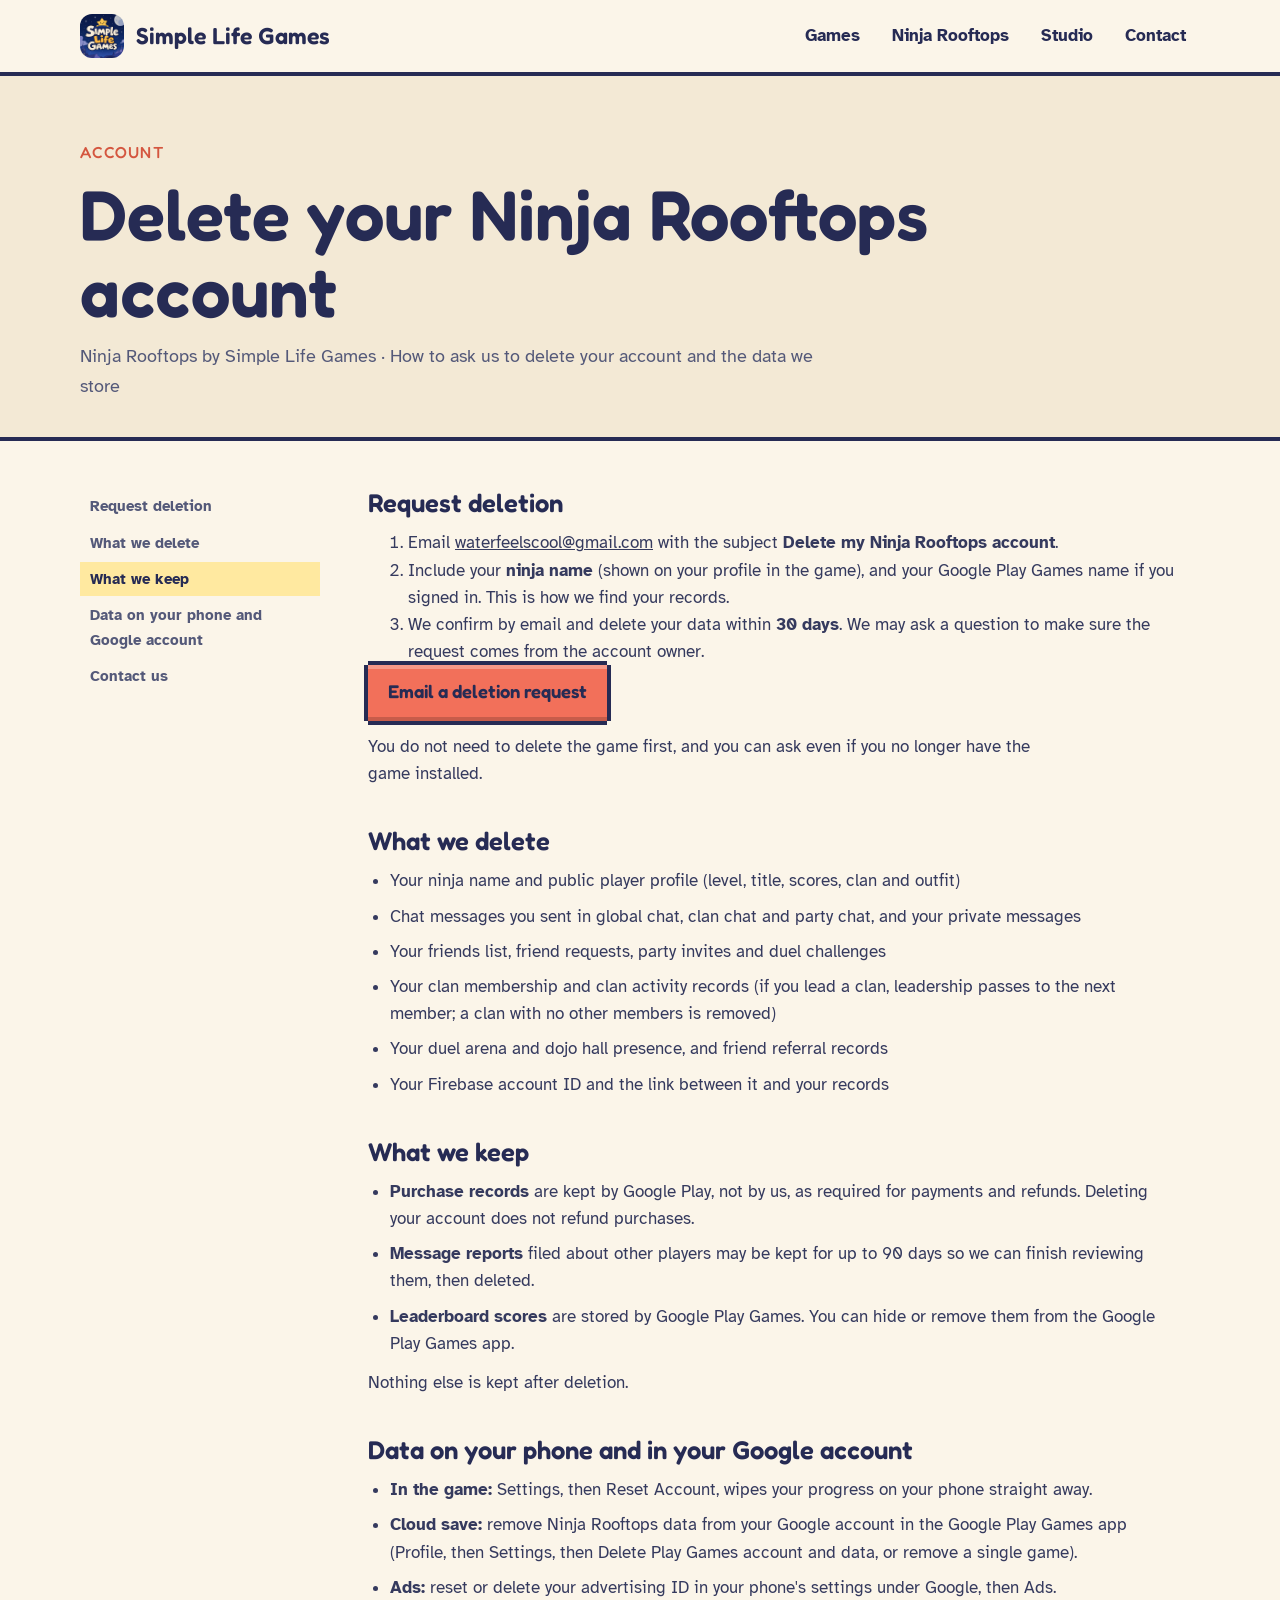
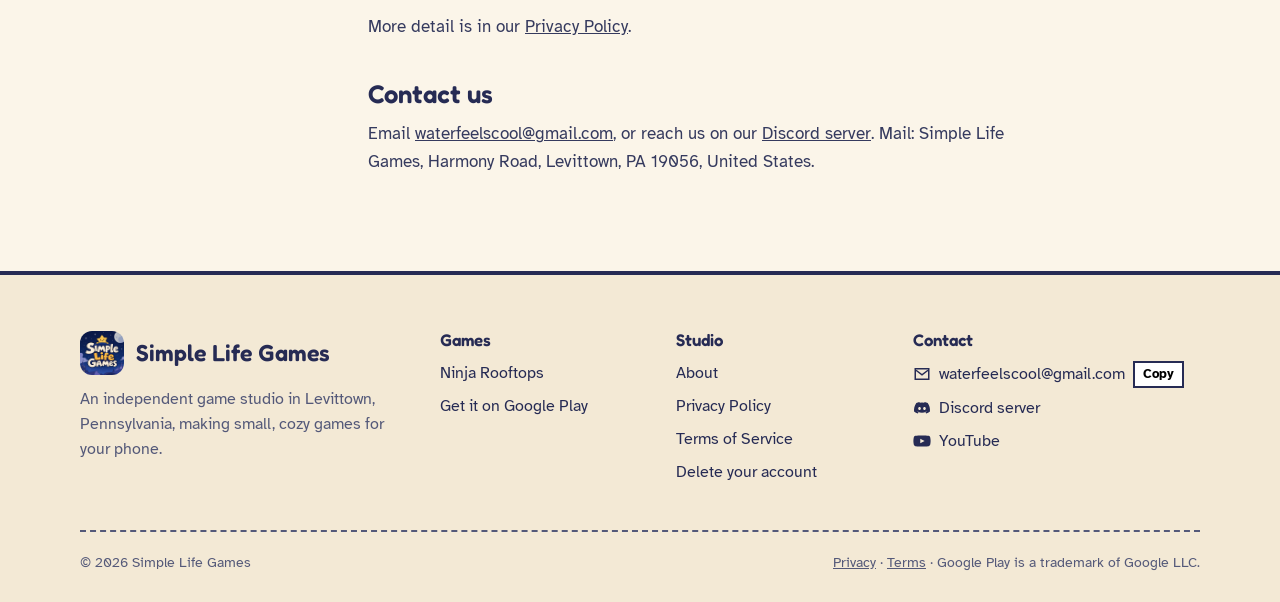
==== delete-account.html @ d3a411c6 "Add account deletion page for Ninja Rooftops and link it from the footer and privacy policy Co-Autho" ====
<!doctype html>
<html lang="en">
<head>
<meta charset="utf-8">
<meta name="viewport" content="width=device-width,initial-scale=1,viewport-fit=cover">
<title>Delete Your Account · Ninja Rooftops</title>
<meta name="description" content="How to delete your Ninja Rooftops account and the data Simple Life Games stores about you.">
<meta property="og:title" content="Delete Your Account · Ninja Rooftops">
<meta property="og:description" content="How to delete your Ninja Rooftops account and the data Simple Life Games stores about you.">
<meta property="og:image" content="https://simplelifegames.com/slg-icon-512.png">
<meta property="og:type" content="website">
<meta name="twitter:card" content="summary">
<meta name="theme-color" content="#0b1240">
<link rel="icon" type="image/png" href="favicon.png">
<link rel="apple-touch-icon" href="apple-touch-icon.png">
<link rel="preconnect" href="https://fonts.googleapis.com">
<link rel="preconnect" href="https://fonts.gstatic.com" crossorigin>
<link rel="stylesheet" href="https://fonts.googleapis.com/css2?family=Atkinson+Hyperlegible:wght@400;700&family=Fredoka:wght@500;600;700&display=swap">
<link rel="stylesheet" href="style.css">
</head>
<body>
<a class="skip" href="#main">Skip to content</a>
<header class="site-header">
  <nav class="wrap nav" aria-label="Main">
    <a class="brand" href="index.html"><img src="slg-icon.png" alt="" width="44" height="44"><span>Simple Life Games</span></a>
    <button class="menu-btn" aria-label="Open menu" aria-expanded="false"><span></span><span></span><span></span></button>
    <ul class="nav-links"><li><a href="index.html#games">Games</a></li><li><a href="ninja-rooftops.html">Ninja Rooftops</a></li><li><a href="index.html#studio">Studio</a></li><li><a href="#contact">Contact</a></li></ul>
  </nav>
</header>

<main id="main">
<section class="doc-hero"><div class="wrap"><span class="label">Account</span><h1>Delete your Ninja Rooftops account</h1><p class="lede">Ninja Rooftops by Simple Life Games · How to ask us to delete your account and the data we store</p></div></section>
<div class="wrap doc">
  <nav class="toc" aria-label="On this page"><a href="#request">Request deletion</a><a href="#deleted">What we delete</a><a href="#kept">What we keep</a><a href="#device">Data on your phone and Google account</a><a href="#contact-us">Contact us</a></nav>
  <article class="prose"><h2 id="request">Request deletion</h2>
<ol><li>Email <a href="mailto:waterfeelscool@gmail.com?subject=Delete%20my%20Ninja%20Rooftops%20account&body=Ninja%20name%3A%20%0AGoogle%20Play%20Games%20name%20(if%20signed%20in)%3A%20%0A%0APlease%20delete%20my%20Ninja%20Rooftops%20account%20and%20data.">waterfeelscool@gmail.com</a> with the subject <strong>Delete my Ninja Rooftops account</strong>.</li>
<li>Include your <strong>ninja name</strong> (shown on your profile in the game), and your Google Play Games name if you signed in. This is how we find your records.</li>
<li>We confirm by email and delete your data within <strong>30 days</strong>. We may ask a question to make sure the request comes from the account owner.</li></ol>
<p><a class="btn" href="mailto:waterfeelscool@gmail.com?subject=Delete%20my%20Ninja%20Rooftops%20account&body=Ninja%20name%3A%20%0AGoogle%20Play%20Games%20name%20(if%20signed%20in)%3A%20%0A%0APlease%20delete%20my%20Ninja%20Rooftops%20account%20and%20data.">Email a deletion request</a></p>
<p>You do not need to delete the game first, and you can ask even if you no longer have the game installed.</p>
<h2 id="deleted">What we delete</h2><ul>
<li>Your ninja name and public player profile (level, title, scores, clan and outfit)</li>
<li>Chat messages you sent in global chat, clan chat and party chat, and your private messages</li>
<li>Your friends list, friend requests, party invites and duel challenges</li>
<li>Your clan membership and clan activity records (if you lead a clan, leadership passes to the next member; a clan with no other members is removed)</li>
<li>Your duel arena and dojo hall presence, and friend referral records</li>
<li>Your Firebase account ID and the link between it and your records</li></ul>
<h2 id="kept">What we keep</h2><ul>
<li><strong>Purchase records</strong> are kept by Google Play, not by us, as required for payments and refunds. Deleting your account does not refund purchases.</li>
<li><strong>Message reports</strong> filed about other players may be kept for up to 90 days so we can finish reviewing them, then deleted.</li>
<li><strong>Leaderboard scores</strong> are stored by Google Play Games. You can hide or remove them from the Google Play Games app.</li></ul>
<p>Nothing else is kept after deletion.</p>
<h2 id="device">Data on your phone and in your Google account</h2><ul>
<li><strong>In the game:</strong> Settings, then Reset Account, wipes your progress on your phone straight away.</li>
<li><strong>Cloud save:</strong> remove Ninja Rooftops data from your Google account in the Google Play Games app (Profile, then Settings, then Delete Play Games account and data, or remove a single game).</li>
<li><strong>Ads:</strong> reset or delete your advertising ID in your phone's settings under Google, then Ads.</li></ul>
<p>More detail is in our <a href="privacy.html">Privacy Policy</a>.</p>
<h2 id="contact-us">Contact us</h2><p>Email <a href="mailto:waterfeelscool@gmail.com">waterfeelscool@gmail.com</a>, or reach us on our <a data-link="discord" href="https://discord.gg/gemJWqvP2p">Discord server</a>. Mail: Simple Life Games, Harmony Road, Levittown, PA 19056, United States.</p></article>
</div>
</main>
<footer class="site-footer" id="contact">
  <div class="wrap">
    <div class="foot">
      <div>
        <a class="brand" href="index.html"><img src="slg-icon.png" alt="" width="44" height="44"><span>Simple Life Games</span></a>
        <p>An independent game studio in Levittown, Pennsylvania, making small, cozy games for your phone.</p>
      </div>
      <div><h4>Games</h4><ul><li><a href="ninja-rooftops.html">Ninja Rooftops</a></li><li><a data-link="playStore" href="https://play.google.com/store/apps/details?id=com.simplelifegames.ninjarooftops">Get it on Google Play</a></li></ul></div>
      <div><h4>Studio</h4><ul><li><a href="index.html#studio">About</a></li><li><a href="privacy.html">Privacy Policy</a></li><li><a href="terms.html">Terms of Service</a></li><li><a href="delete-account.html">Delete your account</a></li></ul></div>
      <div><h4>Contact</h4><ul>
        <li class="contact-line"><svg viewBox="0 0 24 24" fill="none" stroke="currentColor" stroke-width="2" aria-hidden="true"><rect x="3" y="5" width="18" height="14"/><path d="m4 7 8 6 8-6"/></svg><a data-email href="mailto:waterfeelscool@gmail.com">waterfeelscool@gmail.com</a><button class="copy-btn" type="button">Copy</button></li>
        <li><a class="contact-line" data-link="discord" href="https://discord.gg/gemJWqvP2p"><svg viewBox="0 0 24 24" fill="currentColor" aria-hidden="true"><path d="M19.6 5.3A16.5 16.5 0 0 0 15.5 4l-.5 1a15 15 0 0 0-6 0L8.5 4a16.5 16.5 0 0 0-4.1 1.3C1.8 9.2 1.1 13 1.4 16.7A16.6 16.6 0 0 0 6.5 19.3l1-1.6a10.7 10.7 0 0 1-1.7-.8l.4-.3a11.8 11.8 0 0 0 11.6 0l.4.3a10.7 10.7 0 0 1-1.7.8l1 1.6a16.5 16.5 0 0 0 5.1-2.6c.4-4.3-.6-8-3-11.4ZM8.7 14.5c-1 0-1.8-.9-1.8-2s.8-2 1.8-2 1.8.9 1.8 2-.8 2-1.8 2Zm6.6 0c-1 0-1.8-.9-1.8-2s.8-2 1.8-2 1.8.9 1.8 2-.8 2-1.8 2Z"/></svg><span>Discord server</span></a></li>
        <li><a class="contact-line" data-link="youtube" href="https://www.youtube.com/@simplelifegames"><svg viewBox="0 0 24 24" fill="currentColor" aria-hidden="true"><path d="M23 7.2a3 3 0 0 0-2.1-2.1C19 4.6 12 4.6 12 4.6s-7 0-8.9.5A3 3 0 0 0 1 7.2 31 31 0 0 0 .5 12a31 31 0 0 0 .5 4.8 3 3 0 0 0 2.1 2.1c1.9.5 8.9.5 8.9.5s7 0 8.9-.5a3 3 0 0 0 2.1-2.1 31 31 0 0 0 .5-4.8 31 31 0 0 0-.5-4.8ZM9.7 15V9l5.8 3-5.8 3Z"/></svg><span>YouTube</span></a></li>
      </ul></div>
    </div>
    <div class="legal"><span>&copy; <span data-year>2026</span> Simple Life Games</span><span><a href="privacy.html">Privacy</a> &middot; <a href="terms.html">Terms</a> &middot; Google Play is a trademark of Google LLC.</span></div>
  </div>
</footer>
<script src="site.js"></script>
</body>
</html>
---- style.css ----
/* ===== Simple Life Games ===== */
:root {
  --paper: #fbf5e9;
  --paper-2: #f3e9d5;
  --ink: #262b54;
  --ink-soft: #545979;
  --coral: #f2705a;
  --coral-d: #d4563f;
  --sky: #aadef8;
  --sky-d: #7ec8f0;
  --yellow: #ffe9a0;
  --green: #6cc45c;
  --night: #170c33;
  --px: 4px;
  --wrap: 1120px;
  --head: "Fredoka", "Atkinson Hyperlegible", system-ui, sans-serif;
  --navy: #0b1240;
  --navy-2: #1b2a6e;
  --cream: #fff6e3;
  --star: #ffc94a;
  --body: "Atkinson Hyperlegible", system-ui, -apple-system, "Segoe UI", sans-serif;
}
*, *::before, *::after { box-sizing: border-box; }
* { margin: 0; }
html { scroll-behavior: smooth; -webkit-text-size-adjust: 100%; }
body { font-family: var(--body); font-size: 1.0625rem; line-height: 1.6; color: var(--ink); background: var(--paper); -webkit-font-smoothing: antialiased; }
img, canvas, svg { display: block; max-width: 100%; }
a { color: inherit; }
h1, h2, h3, h4 { font-family: var(--head); font-weight: 600; line-height: 1.1; letter-spacing: 0; }
h1 { font-size: clamp(2.6rem, 6vw, 4.4rem); }
h2 { font-size: clamp(1.9rem, 3.6vw, 2.7rem); }
h3 { font-size: 1.35rem; }
p { max-width: 62ch; }
.pixel { image-rendering: pixelated; image-rendering: crisp-edges; }
.wrap { width: min(100% - 40px, var(--wrap)); margin-inline: auto; }
[hidden] { display: none !important; }
.skip { position: absolute; left: -999px; top: 8px; background: var(--ink); color: #fff; padding: 8px 14px; z-index: 100; }
.skip:focus { left: 8px; }
:focus-visible { outline: 3px solid var(--coral); outline-offset: 3px; }

/* ---------- pixel frame: notched corners like an 8-bit window ---------- */
.frame-px {
  background: #fff;
  box-shadow: 0 calc(var(--px) * -1) 0 0 var(--ink), 0 var(--px) 0 0 var(--ink), calc(var(--px) * -1) 0 0 0 var(--ink), var(--px) 0 0 0 var(--ink);
}

/* ---------- buttons ---------- */
.btns { display: flex; flex-wrap: wrap; gap: 18px; margin-top: 28px; }
.btn {
  --bg: var(--coral); --fg: var(--ink);
  display: inline-flex; align-items: center; gap: 10px; padding: 12px 20px 14px;
  font-family: var(--head); font-size: 1.15rem; font-weight: 600; text-decoration: none; color: var(--fg); background: var(--bg);
  border: 0; cursor: pointer;
  box-shadow: 0 -4px 0 0 var(--ink), 0 4px 0 0 var(--ink), -4px 0 0 0 var(--ink), 4px 0 0 0 var(--ink), inset 0 -4px 0 0 rgba(0, 0, 0, .18), inset 0 4px 0 0 rgba(255, 255, 255, .28);
  transition: transform .08s steps(1);
}
.btn:hover { transform: translateY(-2px); }
.btn:active { transform: translateY(2px); box-shadow: 0 -4px 0 0 var(--ink), 0 4px 0 0 var(--ink), -4px 0 0 0 var(--ink), 4px 0 0 0 var(--ink), inset 0 4px 0 0 rgba(0, 0, 0, .18); }
.btn svg { width: 20px; height: 20px; }
.btn-light { --bg: #fff; }
.btn-sky { --bg: var(--sky); }
.btn-yellow { --bg: var(--yellow); }

/* ---------- header ---------- */
.site-header { position: sticky; top: 0; z-index: 50; background: var(--paper); border-bottom: 4px solid var(--ink); }
.nav { display: flex; align-items: center; justify-content: space-between; height: 72px; }
.brand { display: flex; align-items: center; gap: 12px; text-decoration: none; }
.brand img { width: 44px; height: 44px; border-radius: 12px; }
.brand span { font-family: var(--head); font-weight: 600; font-size: 1.45rem; white-space: nowrap; }
.nav-links { display: flex; gap: 4px; list-style: none; padding: 0; }
.nav-links a { display: block; padding: 8px 14px; font-weight: 700; text-decoration: none; }
.nav-links a:hover, .nav-links a[aria-current="page"] { background: var(--yellow); }
.menu-btn { display: none; width: 46px; height: 42px; background: #fff; border: 0; cursor: pointer; padding: 10px; box-shadow: 0 -3px 0 0 var(--ink), 0 3px 0 0 var(--ink), -3px 0 0 0 var(--ink), 3px 0 0 0 var(--ink); }
.menu-btn span { display: block; height: 4px; background: var(--ink); margin: 4px 0; }

/* ---------- small label ---------- */
.label { display: block; font-family: var(--head); font-size: 1rem; font-weight: 500; color: var(--coral-d); text-transform: uppercase; letter-spacing: .08em; margin-bottom: 10px; }
.lede { font-size: 1.15rem; color: var(--ink-soft); margin-top: 16px; }

/* ---------- home hero ---------- */
.hero { position: relative; overflow: hidden; background: var(--navy) url(hero-night.jpg) center bottom / cover no-repeat; padding: 72px 0 120px; }
.hero-grid { position: relative; z-index: 2; display: grid; grid-template-columns: 1.2fr .8fr; align-items: center; gap: 32px; padding-bottom: 40px; }
.hero h1 { max-width: 12ch; }
.hero .lede { color: #dfe4ff; max-width: 46ch; }
.hero h1 { color: var(--cream); text-shadow: 0 3px 0 #0a0f30, 0 0 24px rgba(120,150,255,.35); }
.hero .label { color: var(--star); }
.mascot { position: relative; justify-self: center; width: min(100%, 280px); aspect-ratio: 1; }
.mascot img { width: 100%; height: 100%; animation: float 3.2s ease-in-out infinite; filter: drop-shadow(0 0 28px rgba(255,201,74,.45)); }
@keyframes float { 0%, 100% { transform: translateY(0) rotate(-3deg); } 50% { transform: translateY(-14px) rotate(3deg); } }
.mascot .spark { position: absolute; width: 30px; height: 30px; animation: twinkle 1.8s ease-in-out infinite; }
@keyframes bob { 50% { transform: translateY(-8px); } }
@keyframes twinkle { 0%, 100% { opacity: 1; transform: scale(1); } 50% { opacity: .2; transform: scale(.6); } }
.puff { position: absolute; z-index: 1; height: auto; image-rendering: pixelated; animation: drift linear infinite; }
@keyframes drift { from { transform: translateX(-200px); } to { transform: translateX(calc(100vw + 200px)); } }
.ground { position: relative; z-index: 2; height: 40px; background: url(img/ground.png) repeat-x 0 0 / 64px 40px; image-rendering: pixelated; }
.ground-band { height: 28px; background: #e8c48c; border-bottom: 4px solid var(--ink); }

/* ---------- sections ---------- */
.section { padding: 96px 0; }
.section.tint { background: var(--paper-2); border-block: 4px solid var(--ink); }
.section-head { margin-bottom: 40px; }

/* home: featured game */
.game { display: grid; grid-template-columns: 1fr 1fr; gap: 56px; align-items: center; }
.phones { max-width: 460px; justify-self: center; display: flex; justify-content: center; align-items: flex-end; gap: 18px; }
.phones img { width: 31%; aspect-ratio: 360 / 740; object-fit: cover; background: #000; border: 4px solid var(--ink); }
.phones img:nth-child(2) { width: 36%; }
.app-id { display: flex; align-items: center; gap: 16px; }
.app-id img { width: 72px; height: 72px; border: 4px solid var(--ink); border-radius: 18px; }
.app-id h2 { font-size: 2.3rem; }
.facts { display: flex; flex-wrap: wrap; gap: 10px; list-style: none; padding: 0; margin-top: 22px; }
.facts li { font-weight: 700; font-size: .95rem; padding: 4px 12px; background: #fff; border: 3px solid var(--ink); }
.facts li b { font-family: var(--head); font-size: 1.1rem; color: var(--coral-d); margin-right: 4px; }
.next { margin-top: 56px; display: flex; align-items: center; gap: 18px; padding: 22px 26px; background: var(--yellow); border: 4px dashed var(--ink); }
.next img { width: 54px; height: auto; flex: none; }
.next p { margin: 0; }
.next a { font-weight: 700; }

/* home: studio notes */
.notes { display: grid; grid-template-columns: repeat(3, 1fr); gap: 40px; counter-reset: n; }
.note { border-top: 4px solid var(--ink); padding-top: 18px; }
.note h3::before { counter-increment: n; content: "0" counter(n); display: block; font-size: 1rem; color: var(--coral-d); margin-bottom: 6px; }
.note p { color: var(--ink-soft); margin-top: 10px; }

/* community band */
.community { background: var(--navy) url(hero-night.jpg) center 30% / cover no-repeat; color: var(--paper); padding: 72px 0; }
.community .inner { display: flex; align-items: center; gap: 36px; }
.community img { width: 132px; height: auto; flex: none; filter: drop-shadow(0 0 20px rgba(255,201,74,.35)); }
.community h2 { color: #fff; }
.community p { color: #d7d8e8; margin-top: 10px; }
.community .btns { margin: 0 0 0 auto; }
.live { display: flex; align-items: center; gap: 8px; margin-top: 12px; font-weight: 700; font-size: .95rem; }
.live i { width: 10px; height: 10px; background: var(--green); }

/* ---------- footer ---------- */
.site-footer { background: var(--paper-2); border-top: 4px solid var(--ink); padding: 56px 0 28px; font-size: .98rem; }
.foot { display: grid; grid-template-columns: 1.6fr 1fr 1fr 1.4fr; gap: 32px; }
.foot .brand { margin-bottom: 12px; }
.foot p { color: var(--ink-soft); max-width: 34ch; }
.foot h4 { font-size: 1.05rem; margin-bottom: 12px; }
.foot ul { list-style: none; padding: 0; display: grid; gap: 8px; }
.foot a { text-decoration: none; }
.foot a:hover { text-decoration: underline; }
.contact-line { display: flex; align-items: center; gap: 8px; flex-wrap: wrap; }
.contact-line svg { width: 18px; height: 18px; flex: none; }
.copy-btn { font: inherit; font-size: .8rem; font-weight: 700; padding: 1px 8px; background: #fff; border: 2px solid var(--ink); cursor: pointer; }
.legal { display: flex; justify-content: space-between; flex-wrap: wrap; gap: 12px; margin-top: 44px; padding-top: 20px; border-top: 2px dashed var(--ink-soft); color: var(--ink-soft); font-size: .88rem; }
.legal a { color: inherit; }

/* ---------- Ninja Rooftops page ---------- */
.nr-hero { position: relative; min-height: min(86vh, 760px); display: flex; align-items: center; background: var(--night); color: #fff; overflow: hidden; }
.nr-hero canvas.rooftops { position: absolute; inset: 0; width: 100%; height: 100%; }
.nr-hero .shade { position: absolute; inset: 0; background: linear-gradient(90deg, rgba(23, 12, 51, .92) 0%, rgba(23, 12, 51, .6) 45%, rgba(23, 12, 51, 0) 75%); pointer-events: none; }
.nr-hero .wrap { position: relative; z-index: 2; pointer-events: none; }
.nr-hero .copy { max-width: 540px; pointer-events: auto; }
.nr-logo { display: flex; align-items: center; gap: 16px; }
.nr-logo img { width: 88px; height: 88px; border: 4px solid #fff; border-radius: 20px; }
.tag { display: inline-block; font-family: var(--head); font-weight: 600; padding: 4px 10px; background: var(--yellow); color: var(--ink); }
.nr-title { font-size: clamp(3rem, 7vw, 5.2rem); margin-top: 20px; color: #fff; }
.nr-title span { color: var(--yellow); }
.tagline { font-family: var(--head); font-size: 1.4rem; color: var(--sky); margin-top: 8px; }
.nr-hero .lede { color: #e4e1f3; }
.nr-hero .live { color: #e4e1f3; }
.tap-hint { position: absolute; z-index: 3; right: 24px; bottom: 24px; font-family: var(--head); font-size: 1rem; color: var(--ink); background: var(--yellow); border: 0; padding: 6px 12px; cursor: pointer; }
.tap-hint.gone { display: none; }
.cta-bar { position: fixed; left: 50%; bottom: 16px; z-index: 60; transform: translate(-50%, 140%); display: flex; align-items: center; gap: 14px; padding: 10px 12px 10px 10px; background: #fff; box-shadow: 0 -4px 0 0 var(--ink), 0 4px 0 0 var(--ink), -4px 0 0 0 var(--ink), 4px 0 0 0 var(--ink); transition: transform .25s; width: max-content; max-width: calc(100% - 32px); }
.cta-bar.show { transform: translate(-50%, 0); }
.cta-bar img { width: 44px; height: 44px; border-radius: 10px; }
.cta-bar b { display: block; font-family: var(--head); }
.cta-bar small { color: var(--ink-soft); }
.cta-bar .btn { padding: 8px 14px 10px; font-size: 1rem; margin-left: 8px; }

.stats { display: grid; grid-template-columns: repeat(6, 1fr); gap: 16px; text-align: center; }
.stat b { display: block; font-family: var(--head); font-size: 2.6rem; font-weight: 600; color: var(--coral-d); line-height: 1; }
.stat span { font-weight: 700; color: var(--ink-soft); font-size: .95rem; }

.feats { display: grid; grid-template-columns: repeat(3, 1fr); gap: 28px; }
.feat { padding: 24px; }
.feat .icon { width: 84px; height: 84px; display: grid; place-items: center; background: var(--c, var(--yellow)); margin-bottom: 14px; }
.feat .icon img { width: 70px; height: 70px; object-fit: contain; }
.feat p { color: var(--ink-soft); margin-top: 8px; }

.roster { display: grid; grid-template-columns: repeat(4, 1fr); gap: 24px; }
.ninja-card { padding: 14px 14px 16px; text-align: center; }
.ninja-card canvas { width: 100%; height: auto; aspect-ratio: 160 / 110; margin-bottom: 6px; background: var(--night); }
.ninja-card b { display: block; font-family: var(--head); font-size: 1.15rem; }
.ninja-card small { color: var(--ink-soft); font-weight: 700; }

.shots { display: grid; grid-template-columns: repeat(5, 1fr); gap: 20px; }
.shot img { width: 100%; aspect-ratio: 360 / 740; object-fit: cover; border: 4px solid var(--ink); background: #000; }
.shot figcaption { font-weight: 700; margin-top: 10px; line-height: 1.3; }
.shot small { display: block; font-weight: 400; color: var(--ink-soft); }

.steps { display: grid; grid-template-columns: repeat(3, 1fr); gap: 32px; counter-reset: s; }
.step { padding: 26px; display: flex; flex-direction: column; }
.step h3::before { counter-increment: s; content: "Step " counter(s); display: block; font-size: .95rem; color: var(--coral-d); margin-bottom: 6px; }
.step p { color: var(--ink-soft); margin: 10px 0 0; flex: 1; }
.step .btn { align-self: flex-start; margin-top: 22px; }

/* ---------- legal pages ---------- */
.doc-hero { padding: 64px 0 36px; background: var(--paper-2); border-bottom: 4px solid var(--ink); margin-bottom: 48px; }
.doc-hero .lede { margin-top: 12px; }
.doc { display: grid; grid-template-columns: 240px 1fr; gap: 48px; padding-bottom: 96px; }
.toc { position: sticky; top: 96px; align-self: start; display: grid; gap: 2px; font-size: .95rem; }
.toc-long { max-height: calc(100vh - 120px); overflow-y: auto; }
.toc a { text-decoration: none; padding: 5px 10px; font-weight: 700; color: var(--ink-soft); }
.toc a:hover, .toc a.on { background: var(--yellow); color: var(--ink); }
.prose { max-width: 74ch; }
.prose h2 { font-size: 1.6rem; margin: 40px 0 12px; scroll-margin-top: 100px; }
.prose h2:first-child { margin-top: 0; }
.prose p, .prose li { color: #353a5e; }
.prose p + p { margin-top: 12px; }
.prose ul { padding-left: 22px; display: grid; gap: 8px; margin: 12px 0; }
.callout { margin: 16px 0; padding: 16px 20px; background: #fff; border: 4px solid var(--ink); }
.table-wrap { overflow-x: auto; margin: 16px 0; border: 4px solid var(--ink); background: #fff; }
table { border-collapse: collapse; width: 100%; font-size: .95rem; }
th, td { text-align: left; padding: 10px 14px; border-bottom: 2px solid var(--paper-2); vertical-align: top; }
th { font-family: var(--head); font-weight: 600; background: var(--yellow); }

/* ---------- reveal on scroll (only below the first screen) ---------- */
.reveal.pre { opacity: 0; transform: translateY(16px); }
.reveal.in { opacity: 1; transform: none; transition: opacity .5s var(--d, 0s), transform .5s var(--d, 0s); }

/* ---------- responsive ---------- */
@media (max-width: 960px) {
  .hero-grid, .game { grid-template-columns: 1fr; }
  .mascot { width: 200px; order: -1; }
  .phones { max-width: 330px; }
  .notes, .feats, .steps { grid-template-columns: 1fr; gap: 28px; }
  .stats { grid-template-columns: repeat(3, 1fr); row-gap: 28px; }
  .roster { grid-template-columns: repeat(2, 1fr); }
  .shots { grid-template-columns: repeat(5, 70%); overflow-x: auto; scroll-snap-type: x mandatory; padding-bottom: 12px; }
  .shot { scroll-snap-align: start; }
  .foot { grid-template-columns: 1fr 1fr; }
  .community .inner { flex-direction: column; align-items: flex-start; }
  .community .btns { margin: 0; }
  .doc { grid-template-columns: 1fr; }
  .toc { position: static; grid-template-columns: repeat(2, 1fr); }
  .toc-long { max-height: none; overflow: visible; }
}
@media (max-width: 720px) {
  body { font-size: 1rem; }
  .menu-btn { display: block; }
  .nav-links { display: none; position: absolute; left: 0; right: 0; top: 100%; flex-direction: column; background: var(--paper); border-bottom: 4px solid var(--ink); padding: 8px 20px 16px; }
  .site-header.menu-open .nav-links { display: flex; }
  .brand span { font-size: 1.2rem; }
  .section { padding: 68px 0; }
  .hero { padding-top: 40px; }
  .next { flex-direction: column; align-items: flex-start; }
  .foot { grid-template-columns: 1fr; }
  .tap-hint { display: none; }
}
@media (prefers-reduced-motion: reduce) {
  *, *::before, *::after { animation: none !important; transition: none !important; }
}

/* ===================== Ninja Rooftops page: night-lacquer ninja theme ===================== */
.nr-page {
  --lac: #14060a; --lac-2: #1f0a10; --lac-3: #2b0d16; --crim: #b8202c; --crim-l: #e0453a;
  --gold: #e3b45a; --gold-l: #ffe1a0; --rice: #f6ead2; --rice-soft: #cdb9a0;
  --serif: "Shippori Mincho B1", "Noto Serif JP", Georgia, serif;
  background: var(--lac); color: var(--rice);
}
.nr-page .site-header { background: rgba(20, 6, 10, .92); border-bottom: 2px solid var(--gold); backdrop-filter: blur(8px); color: var(--rice); }
.nr-page .nav-links a:hover, .nr-page .nav-links a[aria-current="page"] { background: transparent; color: var(--gold-l); box-shadow: inset 0 -3px 0 var(--crim-l); }
.nr-page .menu-btn { background: var(--lac-2); box-shadow: 0 0 0 2px var(--gold); }
.nr-page .menu-btn span { background: var(--gold); }
.nr-page h1, .nr-page h2, .nr-page h3 { font-family: var(--serif); font-weight: 800; }
.nr-page .lede { color: var(--rice-soft); }
.nr-page :focus-visible { outline-color: var(--gold); }

/* gold and ghost buttons with a cut-corner, lacquer-box look */
.btn-gold, .btn-ghost { --cut: 10px; font-family: var(--serif); font-weight: 800; letter-spacing: .02em; box-shadow: none; clip-path: polygon(var(--cut) 0, calc(100% - var(--cut)) 0, 100% var(--cut), 100% calc(100% - var(--cut)), calc(100% - var(--cut)) 100%, var(--cut) 100%, 0 calc(100% - var(--cut)), 0 var(--cut)); }
.btn-gold { --bg: linear-gradient(180deg, #ffe1a0, #d99a3a); --fg: #2a0c06; background: var(--bg); }
.btn-ghost { --bg: rgba(184, 32, 44, .9); --fg: #fff3dc; background: var(--bg); }
.btn-gold:active, .btn-ghost:active { box-shadow: none; }

/* hero */
.nr-hero2 { position: relative; overflow: hidden; min-height: min(88vh, 780px); display: flex; align-items: center; padding: 72px 0 96px;
  background: var(--lac) url(nr-hero.webp) 70% 50% / cover no-repeat; }
.nr-hero2::before { content: ""; position: absolute; inset: 0; background: linear-gradient(90deg, rgba(20, 6, 10, .94) 0%, rgba(20, 6, 10, .72) 38%, rgba(20, 6, 10, 0) 66%), linear-gradient(0deg, var(--lac) 0%, rgba(20, 6, 10, 0) 22%); }
.nr-hero2 .wrap { position: relative; z-index: 2; }
.nr-hero2 .copy { max-width: 560px; }
.nr-hero2 .kanji { position: absolute; z-index: 1; left: -2vw; top: 50%; transform: translateY(-50%); font-family: var(--serif); font-weight: 800; font-size: min(46vw, 620px); line-height: 1; color: rgba(184, 32, 44, .08); pointer-events: none; user-select: none; }
.nr-hero2 .nr-logo img { border: 3px solid var(--gold); border-radius: 22px; box-shadow: 0 0 0 4px var(--lac), 0 10px 30px rgba(0, 0, 0, .5); }
.seal { font-family: var(--serif); font-weight: 800; font-size: .95rem; padding: 6px 12px; color: #fff3dc; background: var(--crim); border: 2px solid var(--gold); transform: rotate(-3deg); }
.nr-title2 { margin-top: 22px; font-size: clamp(3.2rem, 8vw, 6rem); line-height: .92; text-transform: uppercase; letter-spacing: .02em;
  color: #fff6e0; text-shadow: 0 4px 0 #3a0c10, 0 0 40px rgba(255, 90, 60, .25); }
.nr-title2 span { display: block; background: linear-gradient(180deg, #ffe7a8 10%, #e3a240 90%); -webkit-background-clip: text; background-clip: text; color: transparent; text-shadow: none; filter: drop-shadow(0 4px 0 #3a0c10); }
.tagline2 { display: flex; align-items: center; gap: 14px; margin-top: 18px; font-family: var(--serif); font-weight: 800; font-size: 1.3rem; color: var(--gold-l); letter-spacing: .06em; text-transform: uppercase; }
.tagline2::before { content: ""; width: 40px; height: 2px; background: var(--crim-l); }
.nr-hero2 .live { color: var(--rice-soft); }

/* stats band */
.nr-stats { background: linear-gradient(180deg, var(--lac-3), var(--lac-2)); border-block: 2px solid var(--gold); }
.stats2 { list-style: none; padding: 0; display: grid; grid-template-columns: repeat(6, 1fr); text-align: center; }
.stats2 li { padding: 26px 8px; font-weight: 700; color: var(--rice-soft); font-size: .95rem; text-transform: uppercase; letter-spacing: .06em; }
.stats2 li + li { border-left: 1px solid rgba(227, 180, 90, .25); }
.stats2 b { display: block; font-family: var(--serif); font-weight: 800; font-size: 2.6rem; line-height: 1.1; color: var(--gold-l); letter-spacing: 0; text-transform: none; }

/* sections */
.nr-sec { padding: 88px 0; background-image: radial-gradient(circle at 50% 100%, transparent 0 17px, rgba(227, 180, 90, .05) 17px 19px, transparent 19px); background-size: 40px 20px; }
.nr-head { text-align: center; margin-bottom: 44px; }
.nr-head h2 { color: #fff3dc; }
.nr-head .lede { margin-inline: auto; }
.kicker { display: inline-flex; align-items: center; gap: 12px; font-family: var(--serif); font-weight: 800; font-size: .95rem; color: var(--crim-l); letter-spacing: .14em; text-transform: uppercase; margin-bottom: 10px; }
.kicker::before, .kicker::after { content: ""; width: 26px; height: 2px; background: var(--gold); }
.shuriken-rule { display: flex; align-items: center; gap: 18px; width: min(100% - 40px, 520px); margin-inline: auto; }
.shuriken-rule::before, .shuriken-rule::after { content: ""; flex: 1; height: 1px; background: linear-gradient(90deg, transparent, var(--gold)); }
.shuriken-rule::after { background: linear-gradient(90deg, var(--gold), transparent); }
.shuriken-rule svg { width: 28px; height: 28px; fill: var(--gold); animation: spin 9s linear infinite; }
.shuriken-rule circle { fill: var(--lac); }
@keyframes spin { to { transform: rotate(360deg); } }

/* features: lacquer scroll cards with gold corner brackets */
.scrolls { display: grid; grid-template-columns: repeat(4, 1fr); gap: 22px; }
.scroll-card { position: relative; padding: 28px 22px 26px; text-align: center; background: linear-gradient(180deg, var(--lac-3), var(--lac-2)); border: 1px solid rgba(227, 180, 90, .35); }
.scroll-card::before, .scroll-card::after { content: ""; position: absolute; width: 18px; height: 18px; border: 2px solid var(--gold); }
.scroll-card::before { top: 6px; left: 6px; border-right: 0; border-bottom: 0; }
.scroll-card::after { bottom: 6px; right: 6px; border-left: 0; border-top: 0; }
.scroll-card img { width: 112px; height: 112px; margin: 0 auto 14px; filter: drop-shadow(0 8px 16px rgba(0, 0, 0, .5)); transition: transform .25s; }
.scroll-card:hover img { transform: translateY(-4px) rotate(-3deg); }
.scroll-card h3 { font-size: 1.25rem; color: var(--gold-l); }
.scroll-card p { margin-top: 8px; font-size: .97rem; color: var(--rice-soft); }

/* gallery: captioned store previews */
.gallery { display: grid; grid-template-columns: repeat(4, 1fr); gap: 22px; }
.pv { margin: 0; }
.pv img { width: 100%; height: auto; aspect-ratio: 9 / 16; border-radius: 14px; border: 1px solid rgba(227, 180, 90, .4); box-shadow: 0 18px 40px rgba(0, 0, 0, .55); transition: transform .25s; }
.pv:hover img { transform: translateY(-6px); }
.pv figcaption { position: absolute; width: 1px; height: 1px; overflow: hidden; clip: rect(0 0 0 0); }

/* roster */
.skins { display: grid; grid-template-columns: repeat(4, 1fr); gap: 22px; }
.skin-card { text-align: center; padding: 14px 12px 18px; background: radial-gradient(ellipse at 50% 40%, rgba(184, 32, 44, .28), transparent 70%), var(--lac-2); border: 1px solid rgba(227, 180, 90, .3); }
.skin-card img { width: 100%; height: auto; aspect-ratio: 240 / 195; }
.skin-card b { display: block; font-family: var(--serif); font-weight: 800; font-size: 1.12rem; color: #fff3dc; }
.skin-card small { color: var(--gold); font-weight: 700; }

/* beta steps */
.nr-page .step { padding: 28px; background: var(--lac-2); border: 1px solid rgba(227, 180, 90, .35); border-top: 3px solid var(--crim); }
.nr-page .step h3 { color: #fff3dc; }
.nr-page .step h3::before { color: var(--gold); font-family: var(--serif); }
.nr-page .step p { color: var(--rice-soft); }
.nr-page .cta-bar { background: var(--lac-2); box-shadow: 0 0 0 2px var(--gold), 0 12px 30px rgba(0, 0, 0, .5); color: var(--rice); }
.nr-page .cta-bar b { font-family: var(--serif); }
.nr-page .cta-bar small { color: var(--rice-soft); }
.nr-page .site-footer { background: #0e0407; border-top: 2px solid var(--gold); color: var(--rice-soft); }
.nr-page .site-footer h4, .nr-page .site-footer .brand span { color: var(--rice); }
.nr-page .foot p, .nr-page .legal { color: var(--rice-soft); }
.nr-page .legal { border-top-color: rgba(227, 180, 90, .3); }
.nr-page .copy-btn { background: var(--lac-2); color: var(--rice); border-color: var(--gold); }

@media (max-width: 960px) {
  .scrolls, .skins { grid-template-columns: repeat(2, 1fr); }
  .gallery { grid-template-columns: repeat(8, 62%); overflow-x: auto; scroll-snap-type: x mandatory; padding-bottom: 14px; }
  .pv { scroll-snap-align: center; }
  .stats2 { grid-template-columns: repeat(3, 1fr); }
  .stats2 li:nth-child(4) { border-left: 0; }
  .stats2 li:nth-child(n+4) { border-top: 1px solid rgba(227, 180, 90, .25); }
}
@media (max-width: 720px) {
  .nr-hero2 { background-image: url(nr-hero-m.webp); background-position: center bottom; align-items: flex-start; min-height: 0; padding: 40px 0 300px; }
  .nr-hero2::before { background: linear-gradient(180deg, rgba(20, 6, 10, .95) 0%, rgba(20, 6, 10, .8) 52%, rgba(20, 6, 10, 0) 80%); }
  .nr-sec { padding: 64px 0; }
  .scrolls { grid-template-columns: 1fr; }
  .scroll-card { display: grid; grid-template-columns: 76px 1fr; text-align: left; column-gap: 16px; align-items: start; padding: 20px 18px; }
  .scroll-card img { width: 76px; height: 76px; margin: 0; grid-row: span 2; }
  .scroll-card p { margin-top: 4px; }
  .gallery { grid-template-columns: repeat(8, 74%); }
  .stats2 b { font-size: 2rem; }
}

/* ===================== home: featured game banner ===================== */
.feature-game { position: relative; overflow: hidden; display: grid; grid-template-columns: 1fr 1.05fr; align-items: center; gap: 24px; padding: 48px 48px 0;
  background: #14060a url(nr-hero.webp) 75% 40% / cover no-repeat; border: 4px solid var(--ink); color: #f6ead2; }
.feature-game::before { content: ""; position: absolute; inset: 0; background: linear-gradient(90deg, rgba(20, 6, 10, .95) 0%, rgba(20, 6, 10, .78) 45%, rgba(20, 6, 10, .25) 100%); }
.feature-game > * { position: relative; }
.feature-game .fg-copy { padding-bottom: 48px; }
.feature-game .label { color: #ffb08a; }
.feature-game .app-id h2 { color: #fff3dc; font-family: "Shippori Mincho B1", Georgia, serif; font-weight: 800; }
.feature-game .app-id img { border: 3px solid #e3b45a; }
.feature-game .lede { color: #e2cfb6; }
.feature-game .facts li { background: rgba(20, 6, 10, .7); border: 1px solid #e3b45a; color: #f6ead2; }
.feature-game .facts li b { color: #ffe1a0; }
.fg-shots { display: flex; justify-content: center; align-items: flex-end; gap: 14px; align-self: end; }
.fg-shots img { width: 30%; height: auto; aspect-ratio: 9 / 16; border-radius: 12px 12px 0 0; border: 1px solid rgba(227, 180, 90, .5); border-bottom: 0; box-shadow: 0 -10px 40px rgba(0, 0, 0, .5); }
.fg-shots img:nth-child(2) { width: 36%; }
@media (max-width: 960px) {
  .feature-game { grid-template-columns: 1fr; padding: 32px 24px 0; }
  .feature-game .fg-copy { padding-bottom: 8px; }
  .fg-shots img { width: 31%; }
}

/* ===================== home: sleek pass ===================== */
.home { --r: 22px; background: #f8f3ea; }
.home .site-header { position: fixed; left: 0; right: 0; background: rgba(11, 18, 64, .55); border-bottom: 1px solid rgba(255, 255, 255, .08); backdrop-filter: blur(14px) saturate(1.3); -webkit-backdrop-filter: blur(14px) saturate(1.3); color: #fff; transition: background .3s; }
.home .site-header.scrolled { background: rgba(11, 18, 64, .9); }
.home .nav-links a { border-radius: 999px; font-weight: 700; color: rgba(255, 255, 255, .82); transition: background .2s, color .2s; }
.home .nav-links a:hover, .home .nav-links a[aria-current="page"] { background: rgba(255, 255, 255, .12); color: #fff; }
.home .menu-btn { background: rgba(255, 255, 255, .1); border-radius: 12px; box-shadow: none; }
.home .menu-btn span { background: #fff; border-radius: 2px; }
.home .btn { border-radius: 999px; padding: 14px 26px; box-shadow: 0 10px 24px -10px rgba(11, 18, 64, .55); transition: transform .2s, box-shadow .2s, filter .2s; }
.home .btn:hover { transform: translateY(-2px); box-shadow: 0 16px 30px -12px rgba(11, 18, 64, .6); filter: brightness(1.05); }
.home .btn:active { transform: translateY(0); box-shadow: 0 6px 16px -8px rgba(11, 18, 64, .5); }
.home .btn { --bg: linear-gradient(135deg, #ff8a6b, #f2584a); --fg: #fff; background: var(--bg); }
.home .btn-light { --bg: rgba(255, 255, 255, .12); --fg: #fff; border: 1px solid rgba(255, 255, 255, .35); backdrop-filter: blur(6px); }
.home .btn-yellow { --bg: linear-gradient(180deg, #ffe1a0, #f2b445); --fg: #2a1406; }

/* hero */
.home .hero { padding: 168px 0 150px; background: radial-gradient(ellipse at 75% 30%, rgba(120, 140, 255, .25), transparent 60%), var(--navy) url(hero-night.jpg) center bottom / cover no-repeat; }
.home .hero::after { content: ""; position: absolute; left: 0; right: 0; bottom: -1px; height: 120px; background: linear-gradient(180deg, transparent, #f8f3ea); }
.home .hero h1 { font-weight: 700; letter-spacing: -.02em; line-height: 1.02; text-shadow: 0 6px 30px rgba(6, 10, 40, .5); max-width: 11ch; }
.home .hero h1 { background: linear-gradient(180deg, #ffffff 30%, #cfd8ff); -webkit-background-clip: text; background-clip: text; color: transparent; }
.home .hero .lede { color: #cdd5ff; font-size: 1.22rem; }
.chip { display: inline-flex; align-items: center; gap: 10px; padding: 7px 14px 7px 10px; margin-bottom: 22px; border-radius: 999px; font-weight: 700; font-size: .9rem; color: #ffe7a8; background: rgba(255, 255, 255, .08); border: 1px solid rgba(255, 255, 255, .16); backdrop-filter: blur(6px); }
.chip i { width: 8px; height: 8px; border-radius: 50%; background: var(--star); box-shadow: 0 0 0 4px rgba(255, 201, 74, .2); }

/* sections */
.home .section { padding: 104px 0; }
.home #games { padding-top: 40px; }
.home .feature-game { border: 0; border-radius: 28px; box-shadow: 0 40px 80px -40px rgba(20, 6, 10, .7), 0 0 0 1px rgba(227, 180, 90, .25) inset; }
.home .feature-game .facts li { border-radius: 999px; padding: 5px 14px; backdrop-filter: blur(4px); }
.home .feature-game .app-id img { border-radius: 18px; }
.home .fg-shots img { border-radius: 16px 16px 0 0; transition: transform .35s; }
.home .feature-game:hover .fg-shots img { transform: translateY(-8px); }
.home .feature-game:hover .fg-shots img:nth-child(2) { transform: translateY(-14px); }
.home .next { margin-top: 28px; border: 0; border-radius: 20px; padding: 20px 26px; background: #fff; box-shadow: 0 1px 0 rgba(38, 43, 84, .06), 0 20px 40px -28px rgba(38, 43, 84, .4); }
.home .next img { width: 46px; }
.home .next a { color: var(--coral-d); text-decoration: none; border-bottom: 2px solid currentColor; }

.home .section.tint { background: transparent; border: 0; }
.home .label { color: var(--coral-d); letter-spacing: .14em; font-size: .9rem; font-weight: 600; }
.home h2 { font-weight: 700; letter-spacing: -.015em; }
.home .notes { gap: 24px; }
.home .note { border: 0; padding: 30px 28px; border-radius: var(--r); background: #fff; box-shadow: 0 1px 0 rgba(38, 43, 84, .06), 0 24px 48px -32px rgba(38, 43, 84, .45); transition: transform .25s, box-shadow .25s; }
.home .note:hover { transform: translateY(-4px); box-shadow: 0 1px 0 rgba(38, 43, 84, .06), 0 30px 60px -30px rgba(38, 43, 84, .5); }
.home .note h3::before { display: none; }
.note-ic { display: grid; place-items: center; width: 48px; height: 48px; margin-bottom: 18px; border-radius: 14px; color: #fff; background: linear-gradient(135deg, #3a4cc8, #1b2a6e); box-shadow: 0 10px 20px -10px rgba(27, 42, 110, .8); }
.note:nth-child(2) .note-ic { background: linear-gradient(135deg, #ff8a6b, #e0453a); box-shadow: 0 10px 20px -10px rgba(224, 69, 58, .8); }
.note:nth-child(3) .note-ic { background: linear-gradient(135deg, #ffcf6a, #e89a2a); box-shadow: 0 10px 20px -10px rgba(232, 154, 42, .8); }
.note-ic svg { width: 24px; height: 24px; }

/* community: a floating rounded card */
.home .community { background: none; padding: 0 0 104px; }
.home .community .inner { padding: 48px 52px; border-radius: 28px; color: var(--paper); background: radial-gradient(ellipse at 80% 0%, rgba(120, 140, 255, .35), transparent 55%), var(--navy) url(hero-night.jpg) center 30% / cover no-repeat; box-shadow: 0 40px 80px -40px rgba(11, 18, 64, .8); }
.home .community img { width: 110px; }

/* footer */
.home .site-footer { background: #0b1240; border-top: 0; color: #b9c0e6; }
.home .site-footer h4, .home .site-footer .brand span { color: #fff; }
.home .foot p, .home .legal { color: #9aa2d0; }
.home .legal { border-top: 1px solid rgba(255, 255, 255, .1); }
.home .copy-btn { background: transparent; color: #fff; border: 1px solid rgba(255, 255, 255, .3); border-radius: 999px; padding: 1px 10px; }

@media (max-width: 960px) {
  .home .hero { padding: 120px 0 110px; }
  .home .community .inner { padding: 36px 28px; }
}
@media (max-width: 720px) {
  .home .nav-links { background: rgba(11, 18, 64, .96); border-bottom: 0; border-radius: 0 0 20px 20px; }
  .home .section { padding: 72px 0; }
  .home .feature-game { border-radius: 22px; }
  .home .next { flex-direction: row; align-items: center; }
}
.home .hero h1 { text-shadow: none; filter: drop-shadow(0 6px 24px rgba(6, 10, 40, .55)); }
.home .btn { white-space: nowrap; }
.home #studio { padding-top: 64px; }
.home #games { padding-bottom: 40px; }
.btn svg[viewBox="0 0 24 24"] path[fill] { fill: currentColor; }
.get-game { display: flex; align-items: center; gap: 44px; padding: 44px 48px; border: 1px solid rgba(227, 180, 90, .45); background: radial-gradient(ellipse at 15% 50%, rgba(184, 32, 44, .35), transparent 60%), linear-gradient(180deg, var(--lac-3), var(--lac-2)); }
.get-game img { width: 160px; height: 160px; flex: none; border-radius: 36px; border: 3px solid var(--gold); box-shadow: 0 20px 40px rgba(0, 0, 0, .5); }
.get-game h2 { color: #fff3dc; }
@media (max-width: 720px) { .get-game { flex-direction: column; align-items: flex-start; gap: 24px; padding: 32px 24px; } .get-game img { width: 112px; height: 112px; border-radius: 26px; } }
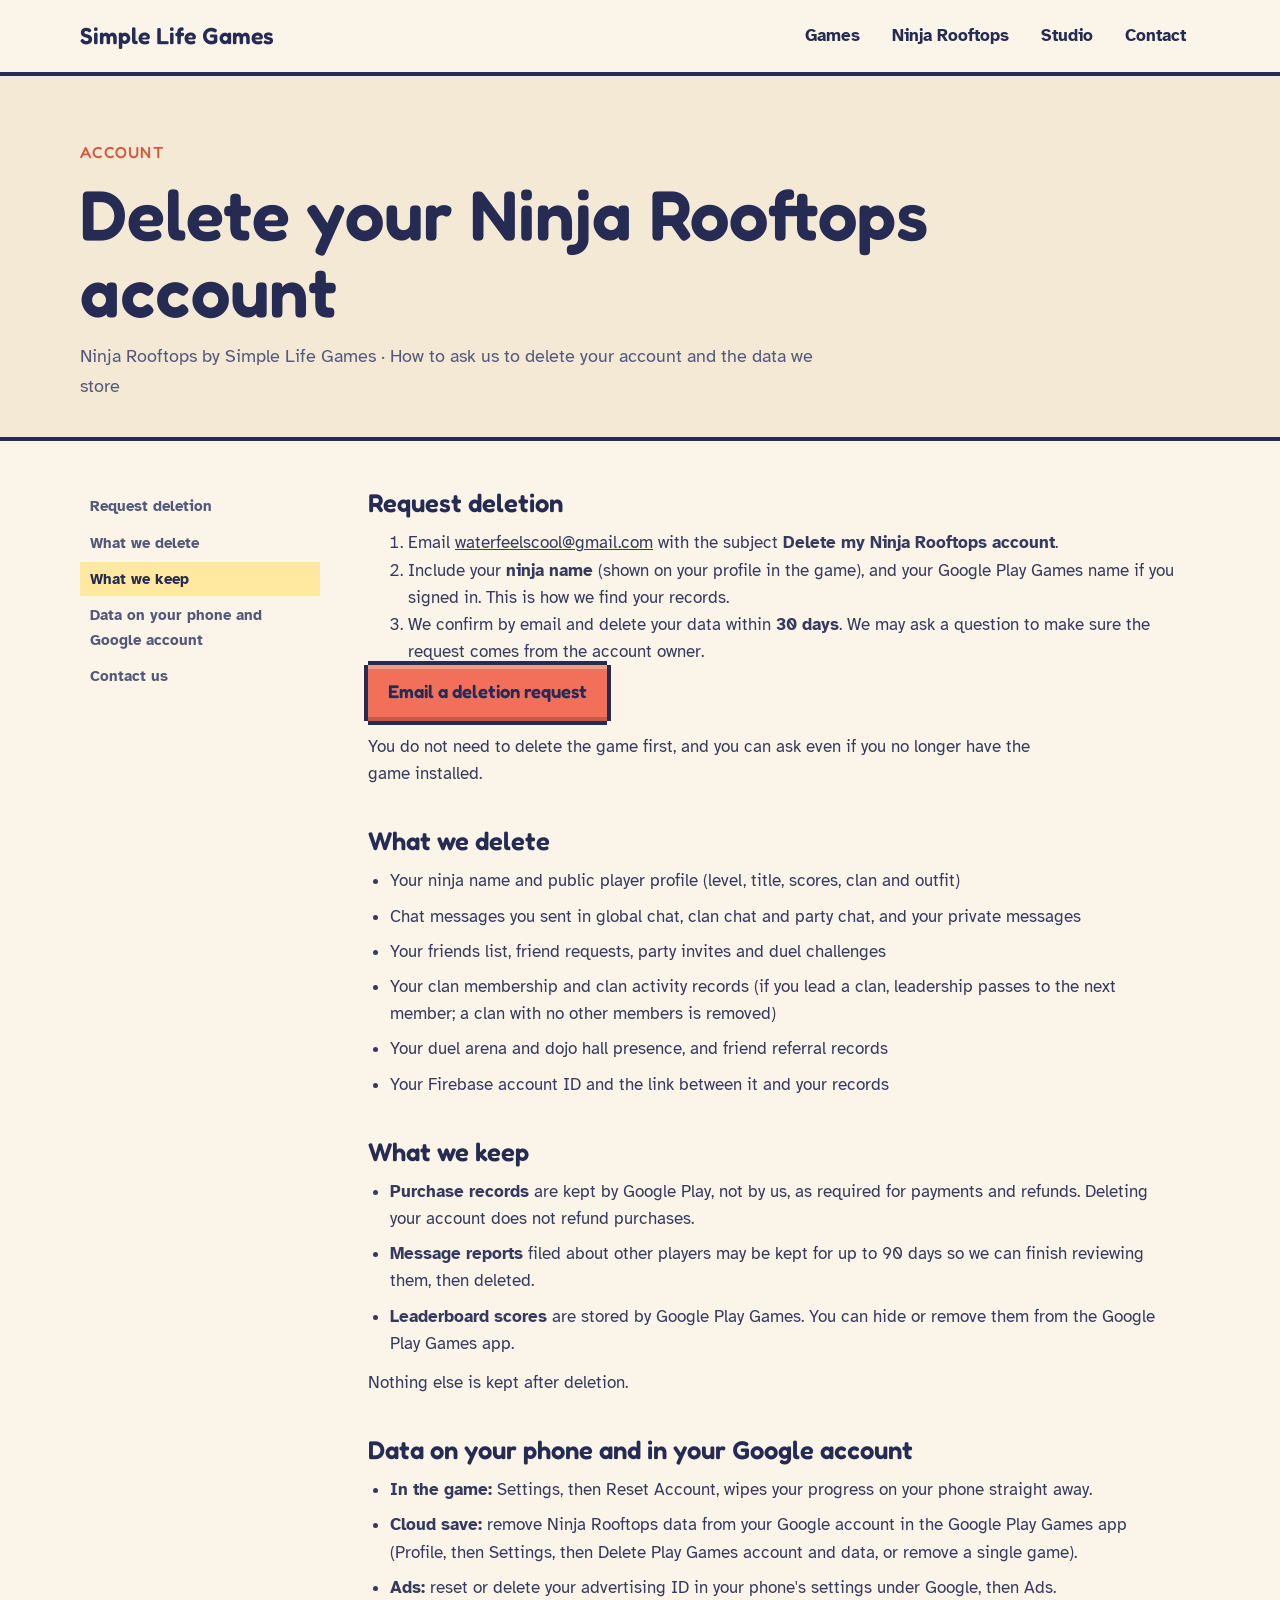
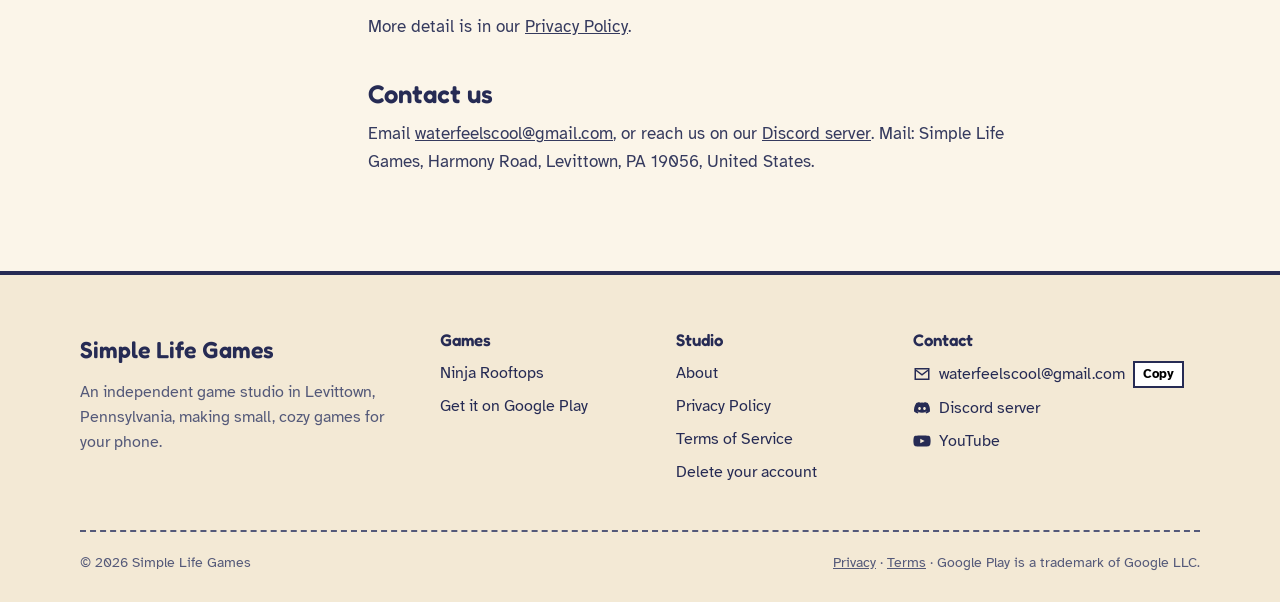
==== commit e302b406: "Home: simpler, cleaner look; fix clipped star and dark title; drop logo next to name Co-Authored-By:" ====
--- a/delete-account.html
+++ b/delete-account.html
@@ -22,7 +22,7 @@
 <a class="skip" href="#main">Skip to content</a>
 <header class="site-header">
   <nav class="wrap nav" aria-label="Main">
-    <a class="brand" href="index.html"><img src="slg-icon.png" alt="" width="44" height="44"><span>Simple Life Games</span></a>
+    <a class="brand" href="index.html"><span>Simple Life Games</span></a>
     <button class="menu-btn" aria-label="Open menu" aria-expanded="false"><span></span><span></span><span></span></button>
     <ul class="nav-links"><li><a href="index.html#games">Games</a></li><li><a href="ninja-rooftops.html">Ninja Rooftops</a></li><li><a href="index.html#studio">Studio</a></li><li><a href="#contact">Contact</a></li></ul>
   </nav>
@@ -62,7 +62,7 @@
   <div class="wrap">
     <div class="foot">
       <div>
-        <a class="brand" href="index.html"><img src="slg-icon.png" alt="" width="44" height="44"><span>Simple Life Games</span></a>
+        <a class="brand" href="index.html"><span>Simple Life Games</span></a>
         <p>An independent game studio in Levittown, Pennsylvania, making small, cozy games for your phone.</p>
       </div>
       <div><h4>Games</h4><ul><li><a href="ninja-rooftops.html">Ninja Rooftops</a></li><li><a data-link="playStore" href="https://play.google.com/store/apps/details?id=com.simplelifegames.ninjarooftops">Get it on Google Play</a></li></ul></div>
--- a/style.css
+++ b/style.css
@@ -65,7 +65,7 @@
 .site-header { position: sticky; top: 0; z-index: 50; background: var(--paper); border-bottom: 4px solid var(--ink); }
 .nav { display: flex; align-items: center; justify-content: space-between; height: 72px; }
 .brand { display: flex; align-items: center; gap: 12px; text-decoration: none; }
-.brand img { width: 44px; height: 44px; border-radius: 12px; }
+.brand img { display: none; }
 .brand span { font-family: var(--head); font-weight: 600; font-size: 1.45rem; white-space: nowrap; }
 .nav-links { display: flex; gap: 4px; list-style: none; padding: 0; }
 .nav-links a { display: block; padding: 8px 14px; font-weight: 700; text-decoration: none; }
@@ -392,81 +392,76 @@
   .fg-shots img { width: 31%; }
 }
 
-/* ===================== home: sleek pass ===================== */
-.home { --r: 22px; background: #f8f3ea; }
-.home .site-header { position: fixed; left: 0; right: 0; background: rgba(11, 18, 64, .55); border-bottom: 1px solid rgba(255, 255, 255, .08); backdrop-filter: blur(14px) saturate(1.3); -webkit-backdrop-filter: blur(14px) saturate(1.3); color: #fff; transition: background .3s; }
-.home .site-header.scrolled { background: rgba(11, 18, 64, .9); }
-.home .nav-links a { border-radius: 999px; font-weight: 700; color: rgba(255, 255, 255, .82); transition: background .2s, color .2s; }
-.home .nav-links a:hover, .home .nav-links a[aria-current="page"] { background: rgba(255, 255, 255, .12); color: #fff; }
-.home .menu-btn { background: rgba(255, 255, 255, .1); border-radius: 12px; box-shadow: none; }
-.home .menu-btn span { background: #fff; border-radius: 2px; }
-.home .btn { border-radius: 999px; padding: 14px 26px; box-shadow: 0 10px 24px -10px rgba(11, 18, 64, .55); transition: transform .2s, box-shadow .2s, filter .2s; }
-.home .btn:hover { transform: translateY(-2px); box-shadow: 0 16px 30px -12px rgba(11, 18, 64, .6); filter: brightness(1.05); }
-.home .btn:active { transform: translateY(0); box-shadow: 0 6px 16px -8px rgba(11, 18, 64, .5); }
-.home .btn { --bg: linear-gradient(135deg, #ff8a6b, #f2584a); --fg: #fff; background: var(--bg); }
-.home .btn-light { --bg: rgba(255, 255, 255, .12); --fg: #fff; border: 1px solid rgba(255, 255, 255, .35); backdrop-filter: blur(6px); }
-.home .btn-yellow { --bg: linear-gradient(180deg, #ffe1a0, #f2b445); --fg: #2a1406; }
+/* ===================== home: clean ===================== */
+.home { --bg: #fbf8f2; --line: #e7e1d4; background: var(--bg); color: var(--ink); }
+.home .site-header { position: sticky; background: var(--bg); border-bottom: 1px solid var(--line); }
+.home .nav { height: 68px; }
+.home .nav-links a { font-weight: 700; color: var(--ink-soft); padding: 8px 12px; }
+.home .nav-links a:hover, .home .nav-links a[aria-current="page"] { background: none; color: var(--ink); }
+.home .menu-btn { background: none; box-shadow: none; border: 1px solid var(--line); border-radius: 8px; }
+.home .menu-btn span { height: 2px; margin: 5px 0; }
+
+.home .btn { border-radius: 10px; padding: 13px 22px; box-shadow: none; background: var(--ink); color: #fff; white-space: nowrap; transition: background .15s; }
+.home .btn:hover { transform: none; background: #343a6e; }
+.home .btn:active { transform: none; box-shadow: none; }
+.home .btn-light { background: transparent; color: var(--ink); border: 1px solid #cfc8b8; }
+.home .btn-light:hover { background: #f1ece1; }
 
 /* hero */
-.home .hero { padding: 168px 0 150px; background: radial-gradient(ellipse at 75% 30%, rgba(120, 140, 255, .25), transparent 60%), var(--navy) url(hero-night.jpg) center bottom / cover no-repeat; }
-.home .hero::after { content: ""; position: absolute; left: 0; right: 0; bottom: -1px; height: 120px; background: linear-gradient(180deg, transparent, #f8f3ea); }
-.home .hero h1 { font-weight: 700; letter-spacing: -.02em; line-height: 1.02; text-shadow: 0 6px 30px rgba(6, 10, 40, .5); max-width: 11ch; }
-.home .hero h1 { background: linear-gradient(180deg, #ffffff 30%, #cfd8ff); -webkit-background-clip: text; background-clip: text; color: transparent; }
-.home .hero .lede { color: #cdd5ff; font-size: 1.22rem; }
-.chip { display: inline-flex; align-items: center; gap: 10px; padding: 7px 14px 7px 10px; margin-bottom: 22px; border-radius: 999px; font-weight: 700; font-size: .9rem; color: #ffe7a8; background: rgba(255, 255, 255, .08); border: 1px solid rgba(255, 255, 255, .16); backdrop-filter: blur(6px); }
-.chip i { width: 8px; height: 8px; border-radius: 50%; background: var(--star); box-shadow: 0 0 0 4px rgba(255, 201, 74, .2); }
+.home .hero { background: none; padding: 88px 0 72px; overflow: visible; }
+.home .hero-grid { grid-template-columns: 1fr auto; gap: 48px; padding: 0; }
+.home .hero h1 { color: var(--ink); text-shadow: none; filter: none; font-weight: 600; letter-spacing: -.01em; line-height: 1.05; max-width: 13ch; }
+.home .hero .lede { color: var(--ink-soft); font-size: 1.2rem; max-width: 44ch; }
+.home .mascot { width: 220px; aspect-ratio: auto; margin-right: 24px; }
+.home .mascot svg { width: 100%; height: auto; transform: rotate(-6deg); }
 
 /* sections */
-.home .section { padding: 104px 0; }
-.home #games { padding-top: 40px; }
-.home .feature-game { border: 0; border-radius: 28px; box-shadow: 0 40px 80px -40px rgba(20, 6, 10, .7), 0 0 0 1px rgba(227, 180, 90, .25) inset; }
-.home .feature-game .facts li { border-radius: 999px; padding: 5px 14px; backdrop-filter: blur(4px); }
-.home .feature-game .app-id img { border-radius: 18px; }
-.home .fg-shots img { border-radius: 16px 16px 0 0; transition: transform .35s; }
-.home .feature-game:hover .fg-shots img { transform: translateY(-8px); }
-.home .feature-game:hover .fg-shots img:nth-child(2) { transform: translateY(-14px); }
-.home .next { margin-top: 28px; border: 0; border-radius: 20px; padding: 20px 26px; background: #fff; box-shadow: 0 1px 0 rgba(38, 43, 84, .06), 0 20px 40px -28px rgba(38, 43, 84, .4); }
-.home .next img { width: 46px; }
-.home .next a { color: var(--coral-d); text-decoration: none; border-bottom: 2px solid currentColor; }
-
-.home .section.tint { background: transparent; border: 0; }
-.home .label { color: var(--coral-d); letter-spacing: .14em; font-size: .9rem; font-weight: 600; }
-.home h2 { font-weight: 700; letter-spacing: -.015em; }
-.home .notes { gap: 24px; }
-.home .note { border: 0; padding: 30px 28px; border-radius: var(--r); background: #fff; box-shadow: 0 1px 0 rgba(38, 43, 84, .06), 0 24px 48px -32px rgba(38, 43, 84, .45); transition: transform .25s, box-shadow .25s; }
-.home .note:hover { transform: translateY(-4px); box-shadow: 0 1px 0 rgba(38, 43, 84, .06), 0 30px 60px -30px rgba(38, 43, 84, .5); }
+.home .section { padding: 72px 0; }
+.home .section.tint { background: none; border: 0; border-top: 1px solid var(--line); }
+.home .label { color: var(--ink-soft); font-family: var(--body); font-weight: 700; font-size: .85rem; letter-spacing: .1em; }
+.home h2 { font-weight: 600; letter-spacing: -.01em; }
+
+/* featured game */
+.home #games { padding-top: 8px; }
+.home .feature-game { border: 0; border-radius: 16px; }
+.home .feature-game .label { color: #ffb08a; }
+.home .feature-game .app-id img { border-radius: 16px; border-width: 2px; }
+.home .feature-game .btn { background: #f6ead2; color: #14060a; }
+.home .feature-game .btn:hover { background: #fff; }
+.home .feature-game .btn-light { background: transparent; color: #f6ead2; border-color: rgba(246, 234, 210, .4); }
+.home .feature-game .btn-light:hover { background: rgba(246, 234, 210, .08); }
+.home .fg-shots img { border-radius: 10px 10px 0 0; box-shadow: none; }
+.home .meta { margin-top: 18px; color: #e2cfb6; font-weight: 700; font-size: .95rem; }
+.home .next { display: block; max-width: none; margin-top: 24px; padding: 0; background: none; border: 0; color: var(--ink-soft); }
+.home .next a { color: var(--ink); font-weight: 700; }
+
+/* studio */
+.home .section-head { margin-bottom: 32px; }
+.home .notes { gap: 40px; }
+.home .note { border-top: 1px solid var(--ink); padding-top: 16px; }
+.home .note h3 { font-size: 1.2rem; }
 .home .note h3::before { display: none; }
-.note-ic { display: grid; place-items: center; width: 48px; height: 48px; margin-bottom: 18px; border-radius: 14px; color: #fff; background: linear-gradient(135deg, #3a4cc8, #1b2a6e); box-shadow: 0 10px 20px -10px rgba(27, 42, 110, .8); }
-.note:nth-child(2) .note-ic { background: linear-gradient(135deg, #ff8a6b, #e0453a); box-shadow: 0 10px 20px -10px rgba(224, 69, 58, .8); }
-.note:nth-child(3) .note-ic { background: linear-gradient(135deg, #ffcf6a, #e89a2a); box-shadow: 0 10px 20px -10px rgba(232, 154, 42, .8); }
-.note-ic svg { width: 24px; height: 24px; }
-
-/* community: a floating rounded card */
-.home .community { background: none; padding: 0 0 104px; }
-.home .community .inner { padding: 48px 52px; border-radius: 28px; color: var(--paper); background: radial-gradient(ellipse at 80% 0%, rgba(120, 140, 255, .35), transparent 55%), var(--navy) url(hero-night.jpg) center 30% / cover no-repeat; box-shadow: 0 40px 80px -40px rgba(11, 18, 64, .8); }
-.home .community img { width: 110px; }
+
+/* community */
+.home .community { background: none; color: var(--ink); padding: 72px 0; border-top: 1px solid var(--line); }
+.home .community .inner { gap: 32px; }
+.home .community h2 { color: var(--ink); }
+.home .community p { color: var(--ink-soft); }
 
 /* footer */
-.home .site-footer { background: #0b1240; border-top: 0; color: #b9c0e6; }
-.home .site-footer h4, .home .site-footer .brand span { color: #fff; }
-.home .foot p, .home .legal { color: #9aa2d0; }
-.home .legal { border-top: 1px solid rgba(255, 255, 255, .1); }
-.home .copy-btn { background: transparent; color: #fff; border: 1px solid rgba(255, 255, 255, .3); border-radius: 999px; padding: 1px 10px; }
+.home .site-footer { background: none; border-top: 1px solid var(--line); }
+.home .legal { border-top: 1px solid var(--line); }
+.home .copy-btn { background: none; border: 1px solid #cfc8b8; border-radius: 6px; }
 
 @media (max-width: 960px) {
-  .home .hero { padding: 120px 0 110px; }
-  .home .community .inner { padding: 36px 28px; }
+  .home .hero-grid { grid-template-columns: 1fr; }
+  .home .mascot { width: 120px; order: -1; justify-self: start; margin: 0; }
+  .home .hero { padding: 48px 0 56px; }
 }
 @media (max-width: 720px) {
-  .home .nav-links { background: rgba(11, 18, 64, .96); border-bottom: 0; border-radius: 0 0 20px 20px; }
-  .home .section { padding: 72px 0; }
-  .home .feature-game { border-radius: 22px; }
-  .home .next { flex-direction: row; align-items: center; }
-}
-.home .hero h1 { text-shadow: none; filter: drop-shadow(0 6px 24px rgba(6, 10, 40, .55)); }
-.home .btn { white-space: nowrap; }
-.home #studio { padding-top: 64px; }
-.home #games { padding-bottom: 40px; }
+  .home .nav-links { background: var(--bg); border-bottom: 1px solid var(--line); }
+  .home .section, .home .community { padding: 56px 0; }
+}
 .btn svg[viewBox="0 0 24 24"] path[fill] { fill: currentColor; }
 .get-game { display: flex; align-items: center; gap: 44px; padding: 44px 48px; border: 1px solid rgba(227, 180, 90, .45); background: radial-gradient(ellipse at 15% 50%, rgba(184, 32, 44, .35), transparent 60%), linear-gradient(180deg, var(--lac-3), var(--lac-2)); }
 .get-game img { width: 160px; height: 160px; flex: none; border-radius: 36px; border: 3px solid var(--gold); box-shadow: 0 20px 40px rgba(0, 0, 0, .5); }
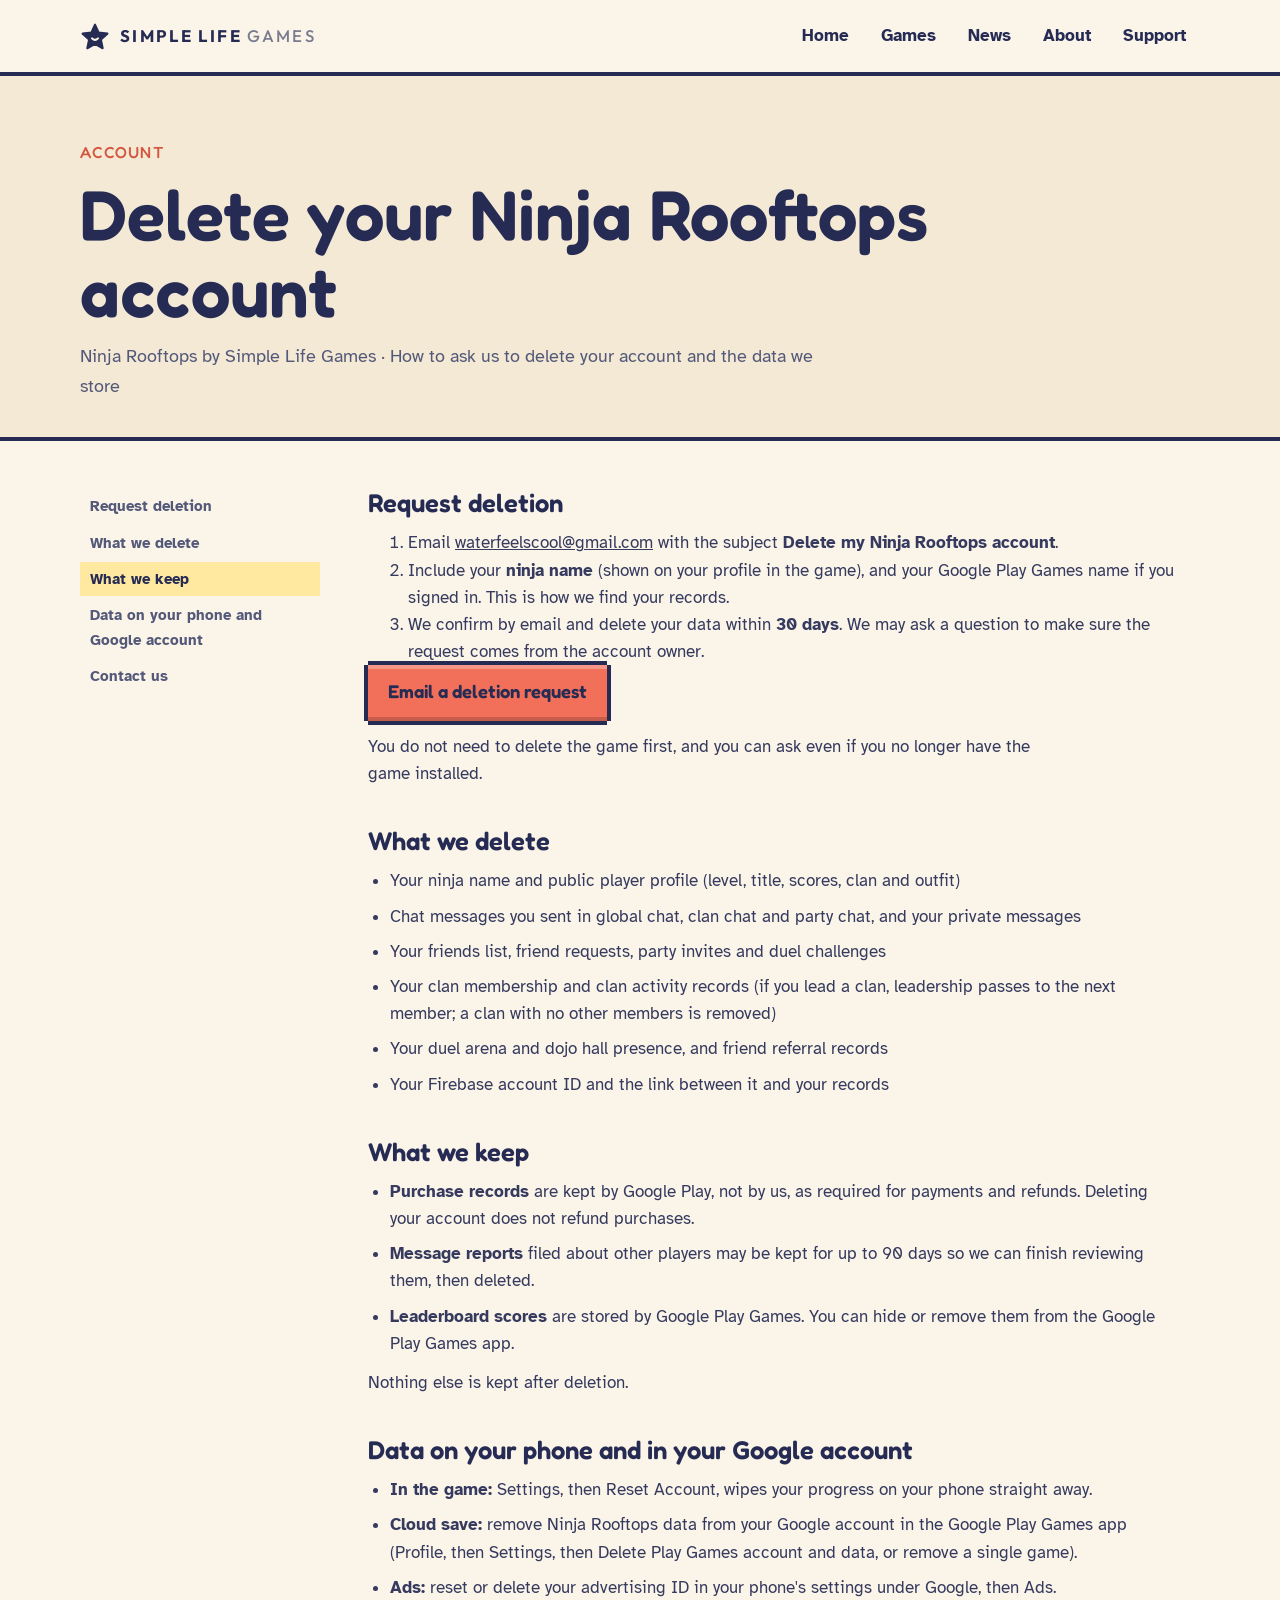
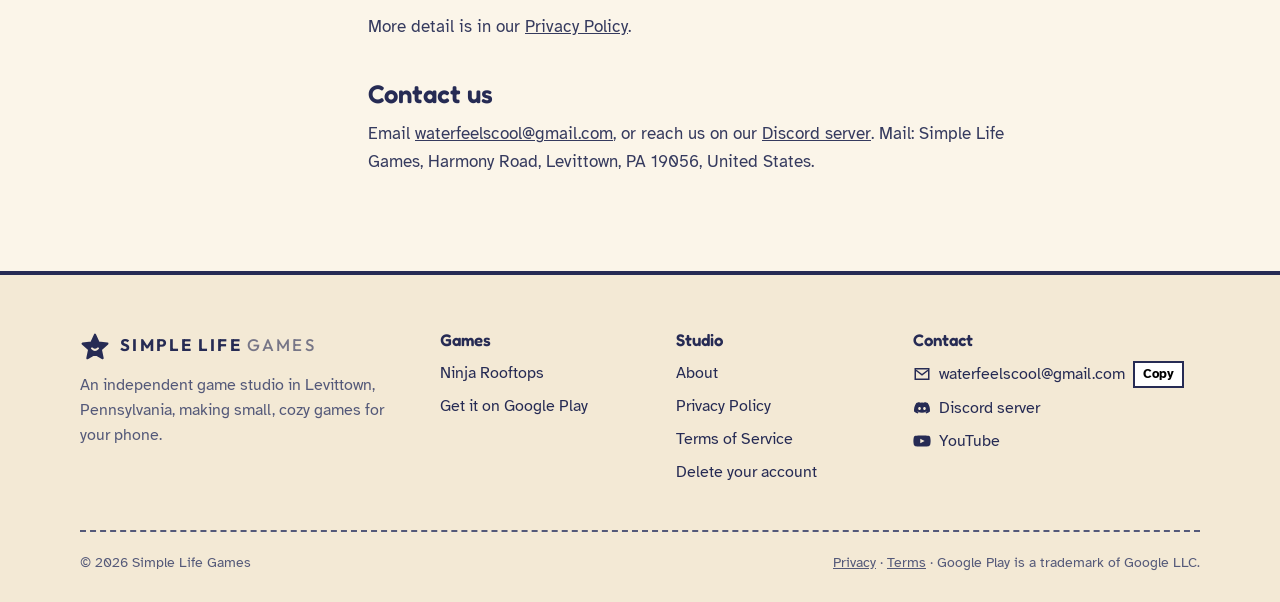
==== commit a3128f17: "Studio-style homepage, new Simple Life Games logo and app icon Full-bleed hero carousel, latest upda" ====
--- a/delete-account.html
+++ b/delete-account.html
@@ -11,20 +11,21 @@
 <meta property="og:type" content="website">
 <meta name="twitter:card" content="summary">
 <meta name="theme-color" content="#0b1240">
+<link rel="icon" type="image/svg+xml" href="icon.svg">
 <link rel="icon" type="image/png" href="favicon.png">
 <link rel="apple-touch-icon" href="apple-touch-icon.png">
 <link rel="preconnect" href="https://fonts.googleapis.com">
 <link rel="preconnect" href="https://fonts.gstatic.com" crossorigin>
-<link rel="stylesheet" href="https://fonts.googleapis.com/css2?family=Atkinson+Hyperlegible:wght@400;700&family=Fredoka:wght@500;600;700&display=swap">
+<link rel="stylesheet" href="https://fonts.googleapis.com/css2?family=Outfit:wght@500;700&family=Atkinson+Hyperlegible:wght@400;700&family=Fredoka:wght@500;600;700&display=swap">
 <link rel="stylesheet" href="style.css">
 </head>
 <body>
 <a class="skip" href="#main">Skip to content</a>
 <header class="site-header">
   <nav class="wrap nav" aria-label="Main">
-    <a class="brand" href="index.html"><span>Simple Life Games</span></a>
+    <a class="brand" href="index.html" aria-label="Simple Life Games home"><svg class="mark" viewBox="0 0 200 200" aria-hidden="true"><mask id="slgm"><rect width="200" height="200" fill="#fff"/><path d="M80 116q20 20 40 0" fill="none" stroke="#000" stroke-width="13" stroke-linecap="round"/></mask><path mask="url(#slgm)" d="M100 24 124.4 77.5 182.8 84.2 139.4 124 151.1 181.6 100 152.7 48.9 181.6 60.6 124 17.2 84.2 75.6 77.5Z" fill="currentColor" stroke="currentColor" stroke-width="14" stroke-linejoin="round"/></svg><span>Simple Life <i>Games</i></span></a>
     <button class="menu-btn" aria-label="Open menu" aria-expanded="false"><span></span><span></span><span></span></button>
-    <ul class="nav-links"><li><a href="index.html#games">Games</a></li><li><a href="ninja-rooftops.html">Ninja Rooftops</a></li><li><a href="index.html#studio">Studio</a></li><li><a href="#contact">Contact</a></li></ul>
+    <ul class="nav-links"><li><a href="index.html">Home</a></li><li><a href="index.html#games">Games</a></li><li><a href="index.html#news">News</a></li><li><a href="index.html#about">About</a></li><li><a href="#contact">Support</a></li></ul>
   </nav>
 </header>
 
@@ -62,7 +63,7 @@
   <div class="wrap">
     <div class="foot">
       <div>
-        <a class="brand" href="index.html"><span>Simple Life Games</span></a>
+        <a class="brand" href="index.html" aria-label="Simple Life Games home"><svg class="mark" viewBox="0 0 200 200" aria-hidden="true"><mask id="slgm1"><rect width="200" height="200" fill="#fff"/><path d="M80 116q20 20 40 0" fill="none" stroke="#000" stroke-width="13" stroke-linecap="round"/></mask><path mask="url(#slgm1)" d="M100 24 124.4 77.5 182.8 84.2 139.4 124 151.1 181.6 100 152.7 48.9 181.6 60.6 124 17.2 84.2 75.6 77.5Z" fill="currentColor" stroke="currentColor" stroke-width="14" stroke-linejoin="round"/></svg><span>Simple Life <i>Games</i></span></a>
         <p>An independent game studio in Levittown, Pennsylvania, making small, cozy games for your phone.</p>
       </div>
       <div><h4>Games</h4><ul><li><a href="ninja-rooftops.html">Ninja Rooftops</a></li><li><a data-link="playStore" href="https://play.google.com/store/apps/details?id=com.simplelifegames.ninjarooftops">Get it on Google Play</a></li></ul></div>
--- a/style.css
+++ b/style.css
@@ -392,78 +392,15 @@
   .fg-shots img { width: 31%; }
 }
 
-/* ===================== home: clean ===================== */
-.home { --bg: #fbf8f2; --line: #e7e1d4; background: var(--bg); color: var(--ink); }
-.home .site-header { position: sticky; background: var(--bg); border-bottom: 1px solid var(--line); }
-.home .nav { height: 68px; }
-.home .nav-links a { font-weight: 700; color: var(--ink-soft); padding: 8px 12px; }
-.home .nav-links a:hover, .home .nav-links a[aria-current="page"] { background: none; color: var(--ink); }
-.home .menu-btn { background: none; box-shadow: none; border: 1px solid var(--line); border-radius: 8px; }
-.home .menu-btn span { height: 2px; margin: 5px 0; }
-
-.home .btn { border-radius: 10px; padding: 13px 22px; box-shadow: none; background: var(--ink); color: #fff; white-space: nowrap; transition: background .15s; }
-.home .btn:hover { transform: none; background: #343a6e; }
-.home .btn:active { transform: none; box-shadow: none; }
-.home .btn-light { background: transparent; color: var(--ink); border: 1px solid #cfc8b8; }
-.home .btn-light:hover { background: #f1ece1; }
-
-/* hero */
-.home .hero { background: none; padding: 88px 0 72px; overflow: visible; }
-.home .hero-grid { grid-template-columns: 1fr auto; gap: 48px; padding: 0; }
-.home .hero h1 { color: var(--ink); text-shadow: none; filter: none; font-weight: 600; letter-spacing: -.01em; line-height: 1.05; max-width: 13ch; }
-.home .hero .lede { color: var(--ink-soft); font-size: 1.2rem; max-width: 44ch; }
-.home .mascot { width: 220px; aspect-ratio: auto; margin-right: 24px; }
-.home .mascot svg { width: 100%; height: auto; transform: rotate(-6deg); }
-
-/* sections */
-.home .section { padding: 72px 0; }
-.home .section.tint { background: none; border: 0; border-top: 1px solid var(--line); }
-.home .label { color: var(--ink-soft); font-family: var(--body); font-weight: 700; font-size: .85rem; letter-spacing: .1em; }
-.home h2 { font-weight: 600; letter-spacing: -.01em; }
-
-/* featured game */
-.home #games { padding-top: 8px; }
-.home .feature-game { border: 0; border-radius: 16px; }
-.home .feature-game .label { color: #ffb08a; }
-.home .feature-game .app-id img { border-radius: 16px; border-width: 2px; }
-.home .feature-game .btn { background: #f6ead2; color: #14060a; }
-.home .feature-game .btn:hover { background: #fff; }
-.home .feature-game .btn-light { background: transparent; color: #f6ead2; border-color: rgba(246, 234, 210, .4); }
-.home .feature-game .btn-light:hover { background: rgba(246, 234, 210, .08); }
-.home .fg-shots img { border-radius: 10px 10px 0 0; box-shadow: none; }
-.home .meta { margin-top: 18px; color: #e2cfb6; font-weight: 700; font-size: .95rem; }
-.home .next { display: block; max-width: none; margin-top: 24px; padding: 0; background: none; border: 0; color: var(--ink-soft); }
-.home .next a { color: var(--ink); font-weight: 700; }
-
-/* studio */
-.home .section-head { margin-bottom: 32px; }
-.home .notes { gap: 40px; }
-.home .note { border-top: 1px solid var(--ink); padding-top: 16px; }
-.home .note h3 { font-size: 1.2rem; }
-.home .note h3::before { display: none; }
-
-/* community */
-.home .community { background: none; color: var(--ink); padding: 72px 0; border-top: 1px solid var(--line); }
-.home .community .inner { gap: 32px; }
-.home .community h2 { color: var(--ink); }
-.home .community p { color: var(--ink-soft); }
-
-/* footer */
-.home .site-footer { background: none; border-top: 1px solid var(--line); }
-.home .legal { border-top: 1px solid var(--line); }
-.home .copy-btn { background: none; border: 1px solid #cfc8b8; border-radius: 6px; }
-
-@media (max-width: 960px) {
-  .home .hero-grid { grid-template-columns: 1fr; }
-  .home .mascot { width: 120px; order: -1; justify-self: start; margin: 0; }
-  .home .hero { padding: 48px 0 56px; }
-}
-@media (max-width: 720px) {
-  .home .nav-links { background: var(--bg); border-bottom: 1px solid var(--line); }
-  .home .section, .home .community { padding: 56px 0; }
-}
 .btn svg[viewBox="0 0 24 24"] path[fill] { fill: currentColor; }
 .get-game { display: flex; align-items: center; gap: 44px; padding: 44px 48px; border: 1px solid rgba(227, 180, 90, .45); background: radial-gradient(ellipse at 15% 50%, rgba(184, 32, 44, .35), transparent 60%), linear-gradient(180deg, var(--lac-3), var(--lac-2)); }
 .get-game img { width: 160px; height: 160px; flex: none; border-radius: 36px; border: 3px solid var(--gold); box-shadow: 0 20px 40px rgba(0, 0, 0, .5); }
 .get-game h2 { color: #fff3dc; }
 @media (max-width: 720px) { .get-game { flex-direction: column; align-items: flex-start; gap: 24px; padding: 32px 24px; } .get-game img { width: 112px; height: 112px; border-radius: 26px; } }
+
+/* ===================== brand lockup (all pages) ===================== */
+.brand { gap: 10px; }
+.brand .mark { width: 30px; height: 30px; flex: none; }
+.brand span { font-family: "Outfit", var(--head); font-weight: 700; font-size: 1.05rem; letter-spacing: .14em; text-transform: uppercase; white-space: nowrap; }
+.brand span i { font-style: normal; font-weight: 500; opacity: .6; }
+@media (max-width: 720px) { .brand span { font-size: .92rem; letter-spacing: .12em; } .brand .mark { width: 26px; height: 26px; } }
